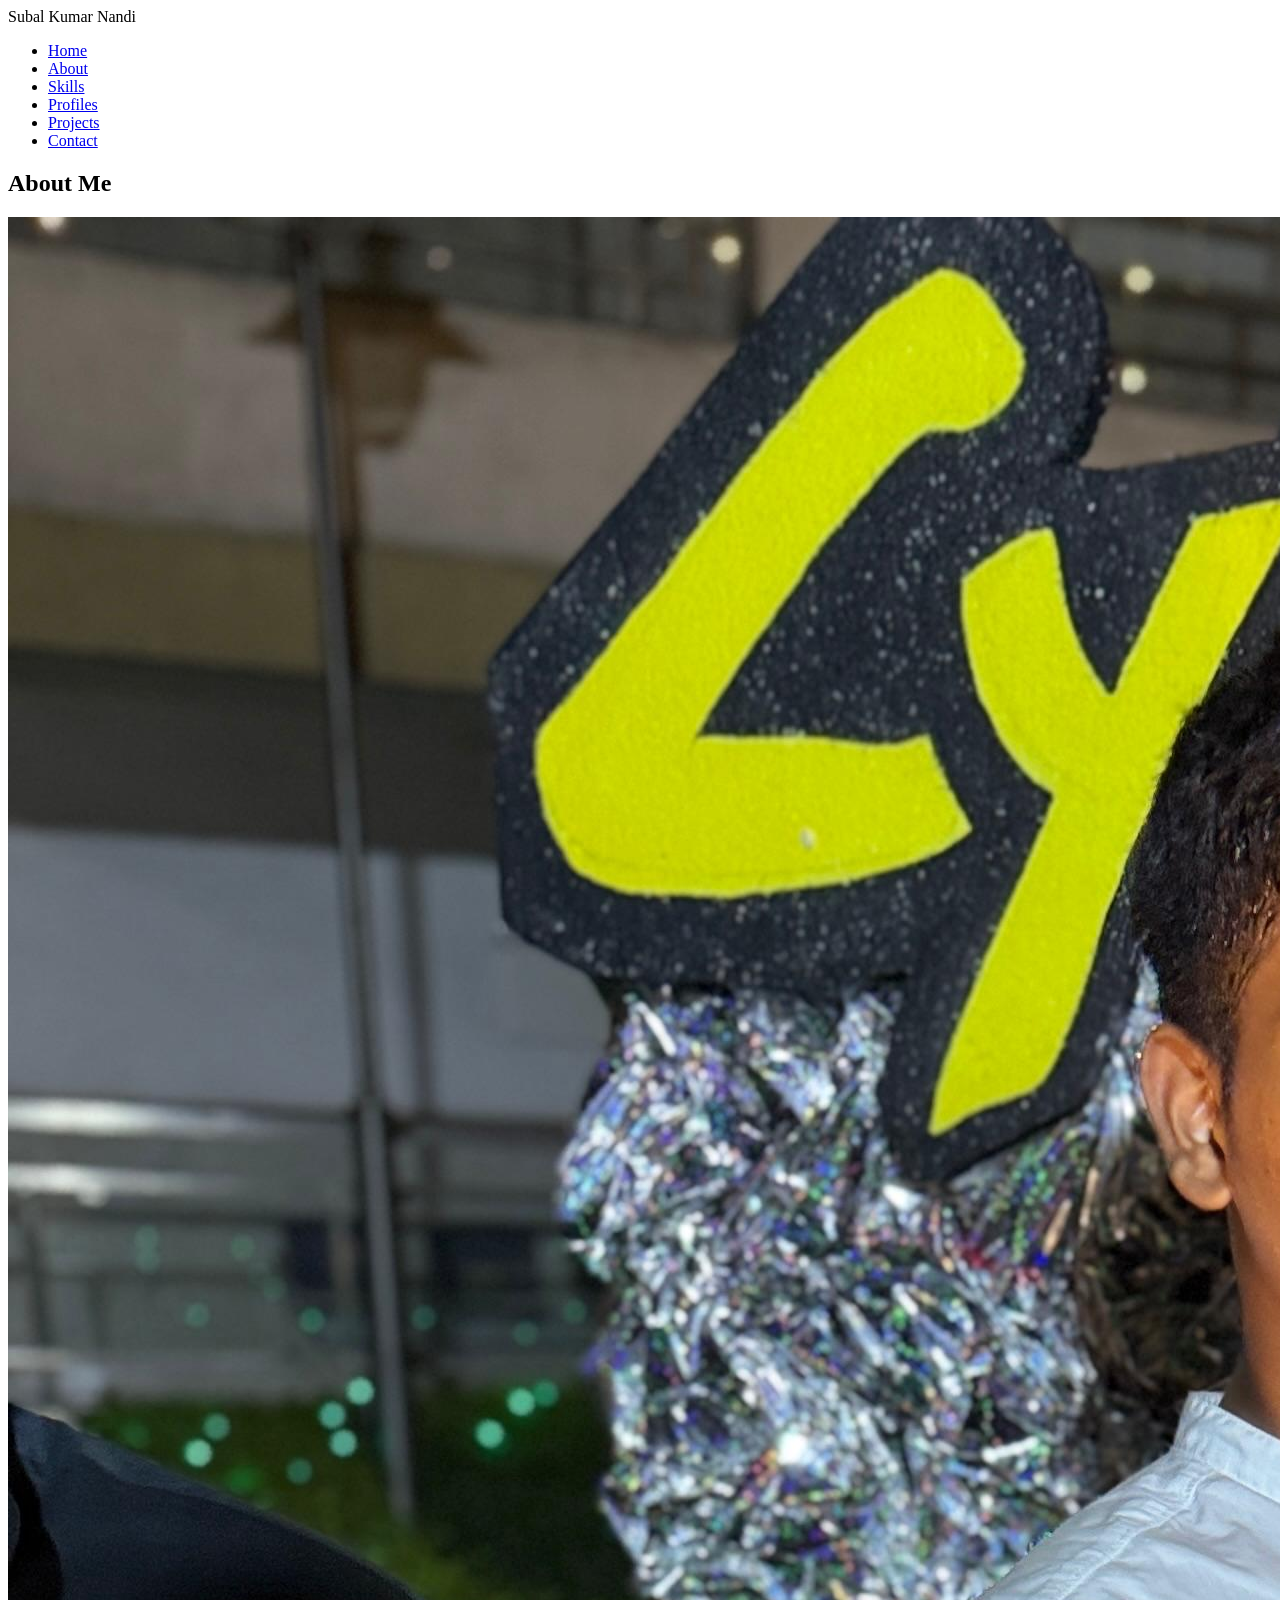
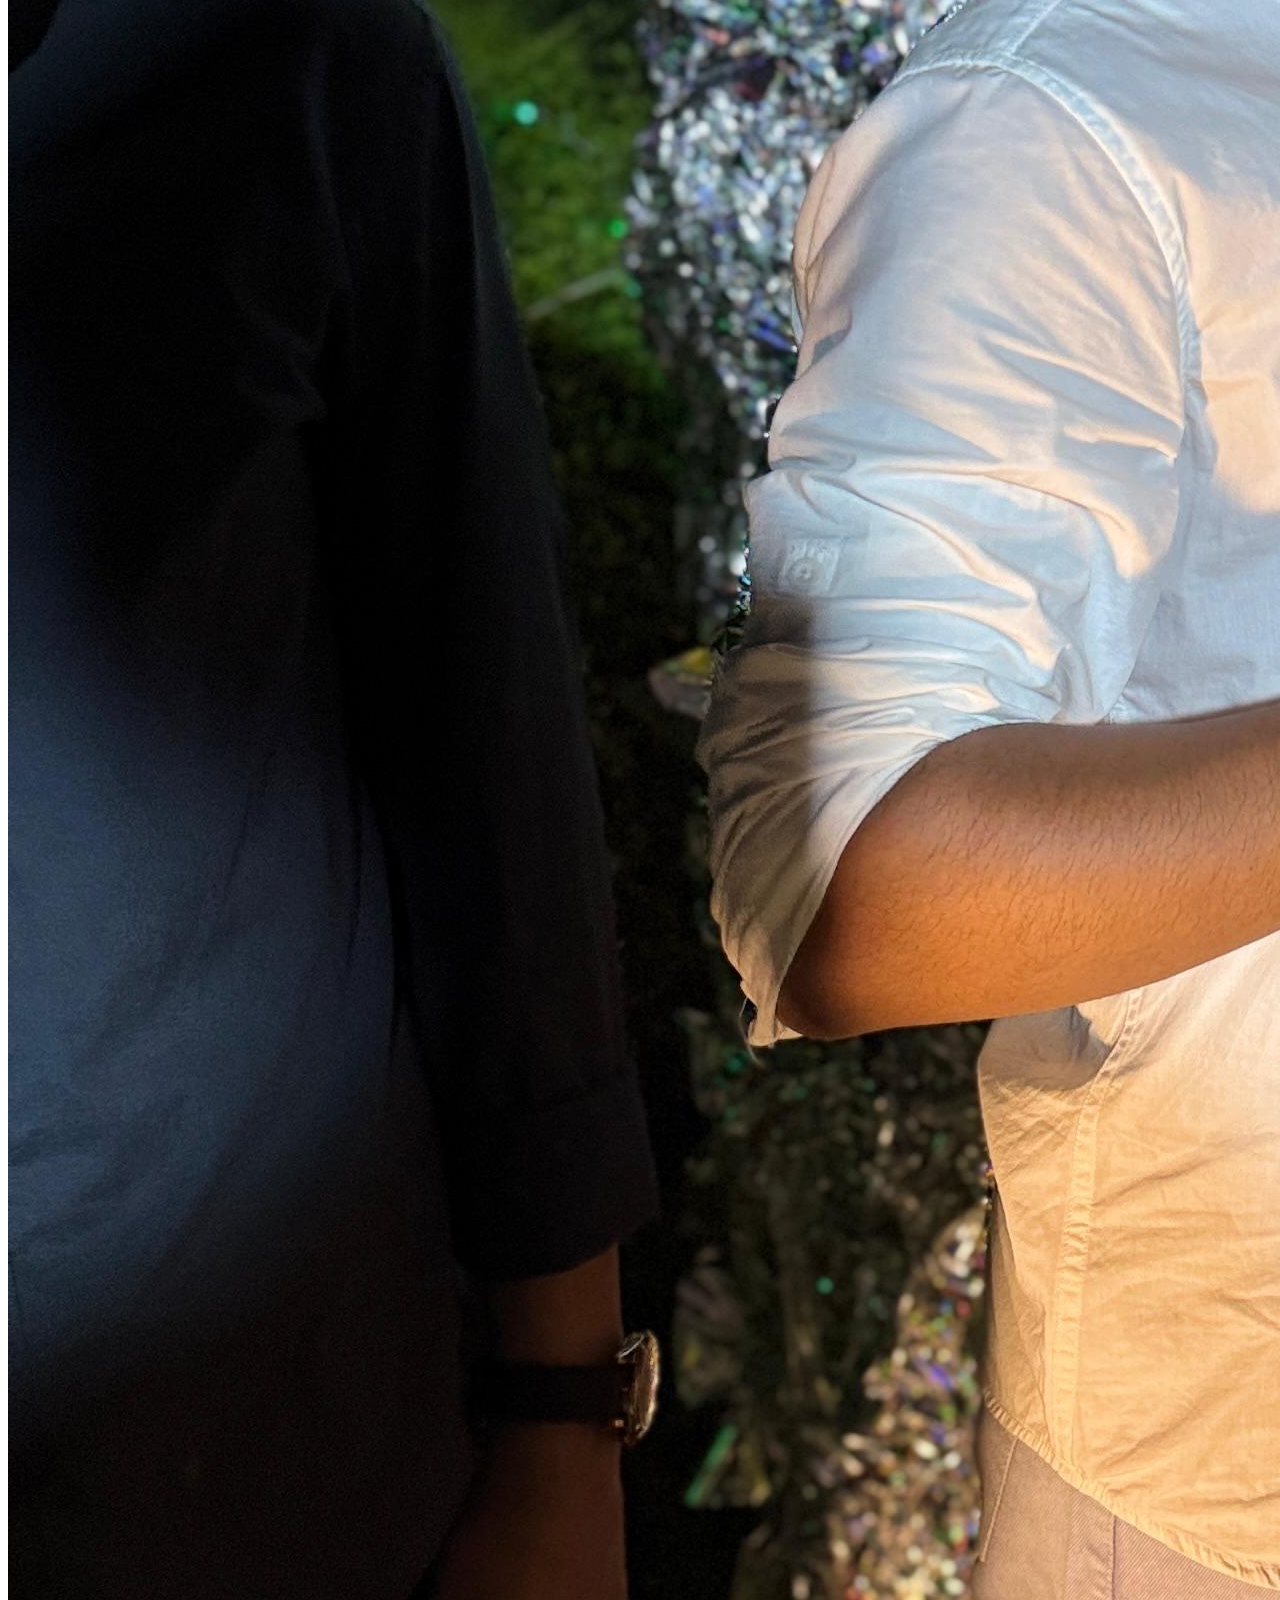
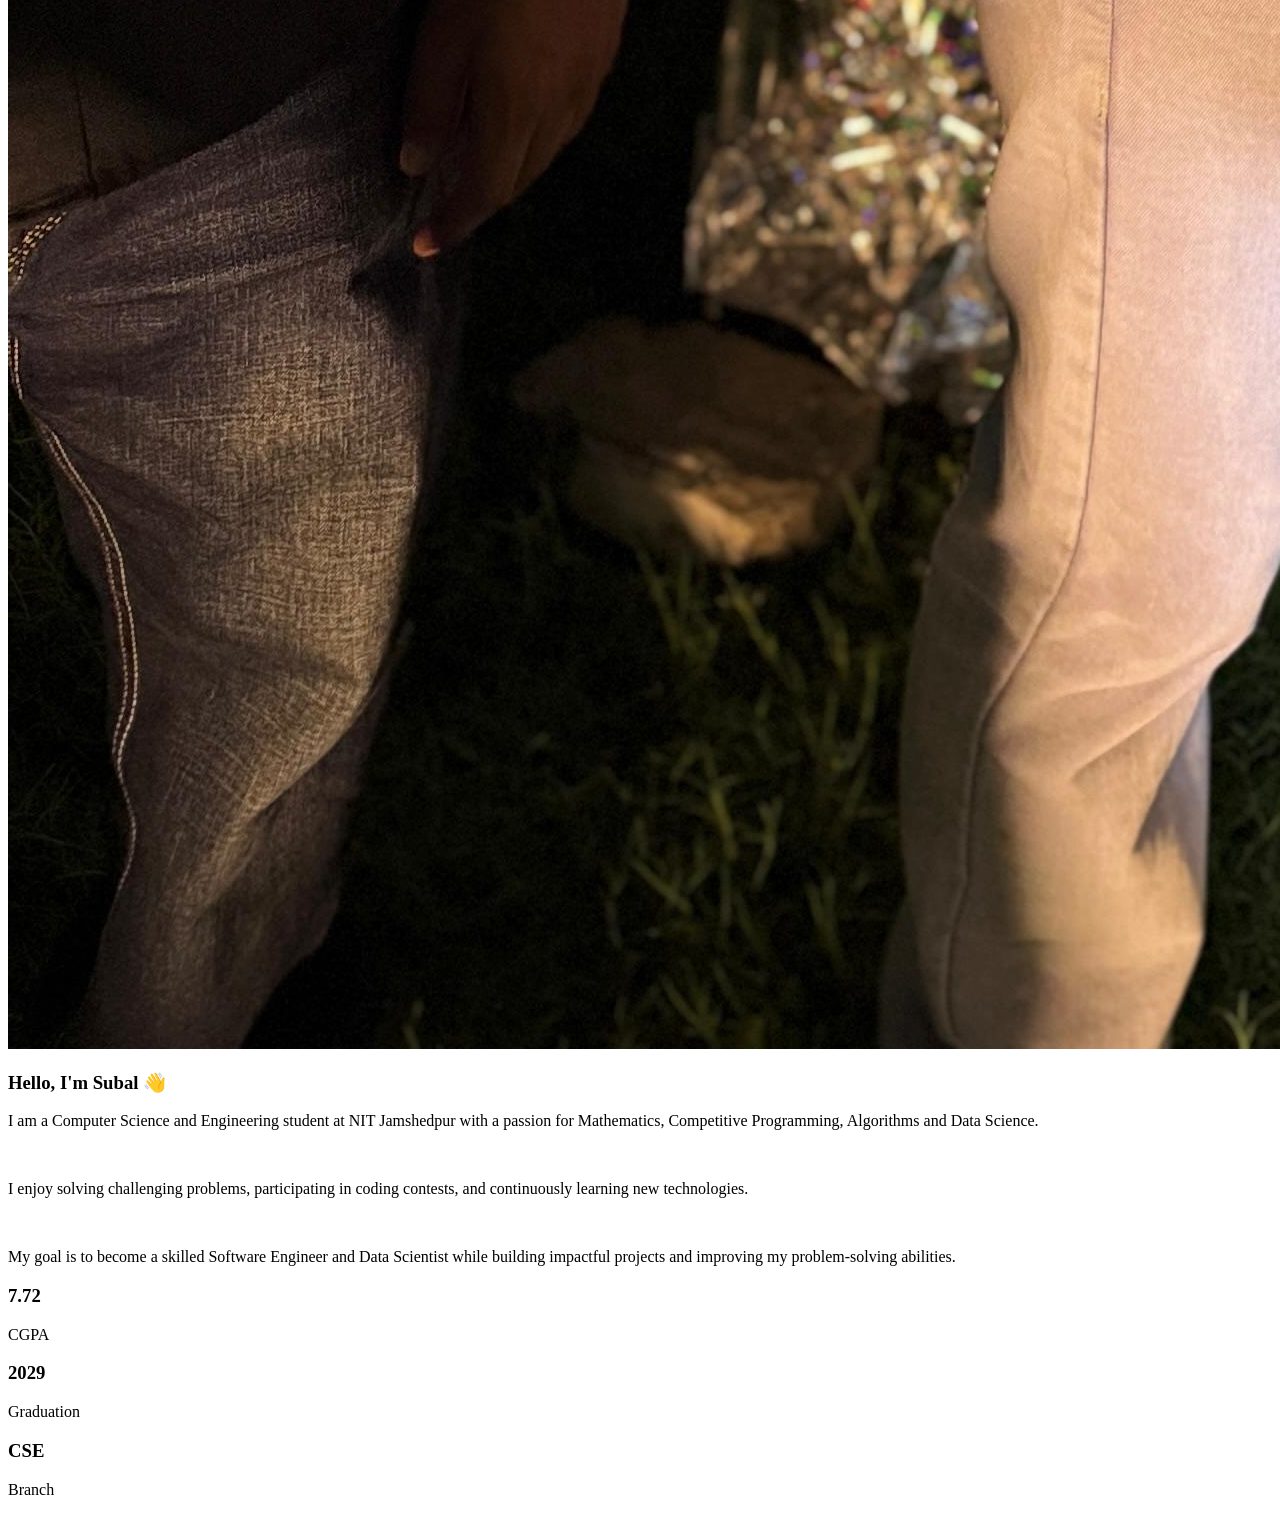
==== about.html @ 34d1048f "Add files via upload" ====
<!DOCTYPE html>
<html>

<head>
    <title>About</title>
    <link rel="stylesheet" href="style.css">
</head>

<body>

    <!-- Navbar -->

    <nav>
        <div class="logo">Subal Kumar Nandi</div>

        <ul>
            <li><a href="index.html">Home</a></li>
            <li><a href="about.html">About</a></li>
            <li><a href="skills.html">Skills</a></li>
            <li><a href="profiles.html">Profiles</a></li>
            <li><a href="projects.html">Projects</a></li>
            <li><a href="contact.html">Contact</a></li>
        </ul>
    </nav>

    <!-- About Section -->

    <section class="page">

        <div class="container">

            <h2 class="section-title">
                About Me
            </h2>

            <div class="about-container">

                <!-- Left Side Photo -->

                <div class="profile-image-card">

                    <img src="assets/profile.jpeg"alt="Subal Kumar Nandi">

                </div>

                <!-- Right Side Content -->

                <div class="about-content">

                    <div class="about-card">

                        <h3>Hello, I'm Subal 👋</h3>

                        <p>
                            I am a Computer Science and Engineering
                            student at NIT Jamshedpur with a passion
                            for Mathematics, Competitive Programming,
                            Algorithms and Data Science.
                        </p>

                        <br>

                        <p>
                            I enjoy solving challenging problems,
                            participating in coding contests,
                            and continuously learning new technologies.
                        </p>

                        <br>

                        <p>
                            My goal is to become a skilled Software
                            Engineer and Data Scientist while building
                            impactful projects and improving my
                            problem-solving abilities.
                        </p>

                    </div>

                    <!-- Stats -->

                    <div class="about-stats">

                        <div class="stat-box">
                            <h3>7.72</h3>
                            <p>CGPA</p>
                        </div>

                        <div class="stat-box">
                            <h3>2029</h3>
                            <p>Graduation</p>
                        </div>

                        <div class="stat-box">
                            <h3>CSE</h3>
                            <p>Branch</p>
                        </div>

                    </div>

                </div>

            </div>

        </div>

    </section>

    <script src="script.js"></script>

</body>

</html>
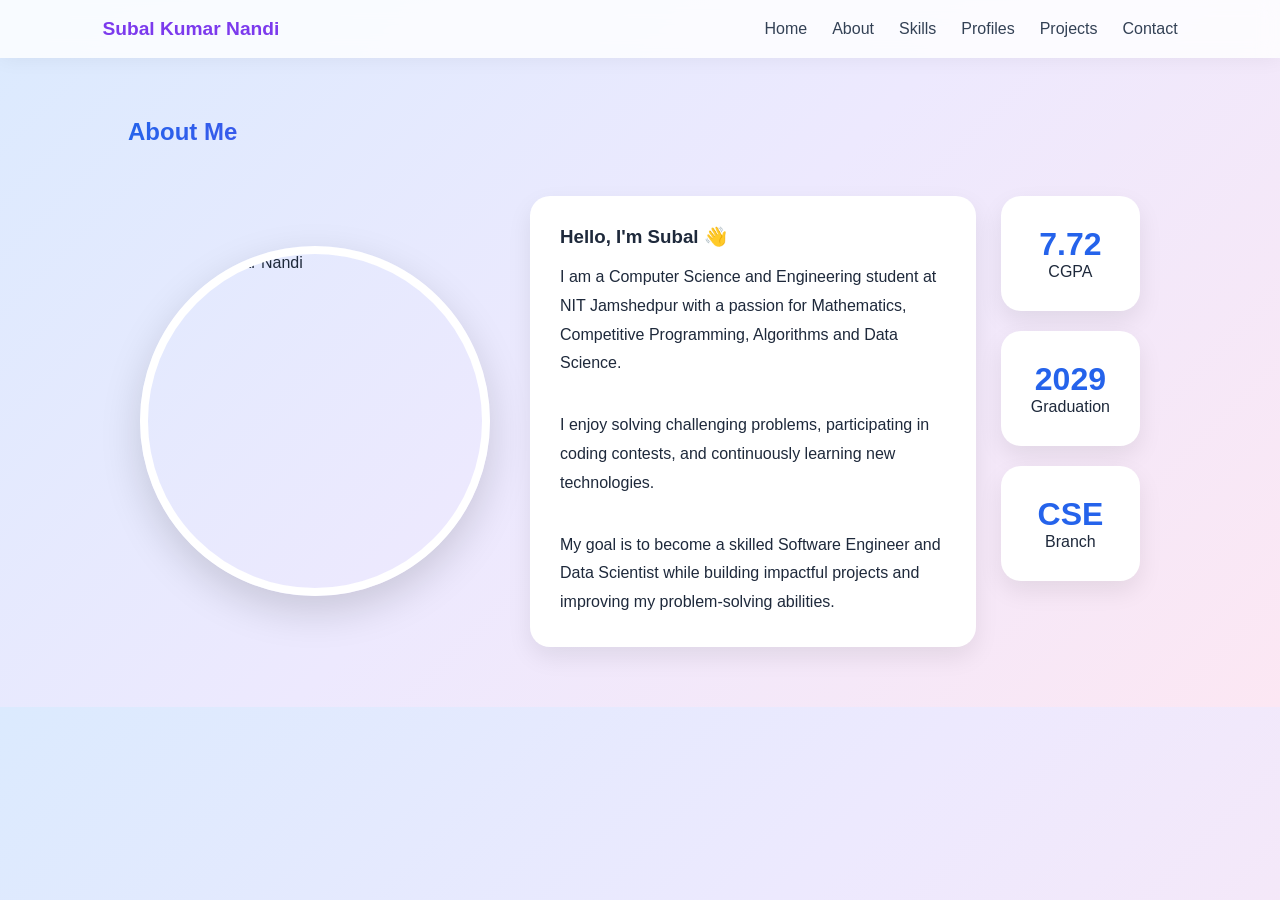
==== commit 018958be: "Fix profile image and clean up HTML Updated profile image and corrected HTML structure." ====
--- a/about.html
+++ b/about.html
@@ -39,7 +39,7 @@
 
                 <div class="profile-image-card">
 
-                    <img src="assets/profile.jpeg"alt="Subal Kumar Nandi">
+                    <img src="assets/profile.png" alt="Subal Kumar Nandi">
 
                 </div>
 
@@ -110,4 +110,4 @@
 
 </body>
 
-</html>+</html>
--- a/style.css
+++ b/style.css
@@ -0,0 +1,331 @@
+/* ========= GLOBAL ========= */
+
+*{
+    margin:0;
+    padding:0;
+    box-sizing:border-box;
+    font-family:'Inter',sans-serif;
+}
+
+html{
+    scroll-behavior:smooth;
+}
+
+body{
+    background:linear-gradient(
+        135deg,
+        #dbeafe,
+        #ede9fe,
+        #fce7f3
+    );
+    color:#1e293b;
+}
+
+/* ========= NAVBAR ========= */
+
+nav{
+    position:sticky;
+    top:0;
+    z-index:1000;
+
+    display:flex;
+    justify-content:space-between;
+    align-items:center;
+
+    padding:18px 8%;
+
+    background:rgba(255,255,255,0.8);
+    backdrop-filter:blur(10px);
+    box-shadow:0 2px 20px rgba(0,0,0,.05);
+}
+
+.logo{
+    font-size:1.2rem;
+    font-weight:700;
+    color:#7c3aed;
+}
+
+nav ul{
+    list-style:none;
+    display:flex;
+    gap:25px;
+}
+
+nav a{
+    text-decoration:none;
+    color:#334155;
+    font-weight:500;
+    transition:.3s;
+}
+
+nav a:hover{
+    color:#2563eb;
+}
+
+/* ========= PAGE ========= */
+
+.page{
+    min-height:auto;
+    padding:80px 10%;
+    display:flex;
+    align-items:center;
+    justify-content:center;
+    padding:60px 10%;
+}
+
+.container{
+    width:100%;
+    max-width:1100px;
+}
+
+/* =========================================
+   ABOUT PAGE DESIGN
+========================================= */
+
+.about-container{
+    max-width:1000px;
+    margin:auto;
+
+    display:grid;
+    grid-template-columns:2fr 1fr;
+    gap:30px;
+
+    align-items:start;
+}
+
+.about-card,
+.stat-box{
+    background:white;
+    padding:30px;
+    border-radius:20px;
+    box-shadow:0 10px 25px rgba(0,0,0,.08);
+}
+
+.about-card p{
+    margin-top:15px;
+    line-height:1.8;
+}
+
+.about-stats{
+    display:flex;
+    flex-direction:column;
+    gap:20px;
+}
+
+.stat-box{
+    text-align:center;
+}
+
+.stat-box h3{
+    font-size:2rem;
+    color:#2563eb;
+}
+
+/* =========================================
+   PROFILE IMAGE
+========================================= */
+
+.profile-image-card{
+    display:flex;
+    justify-content:center;
+    align-items:center;
+}
+
+.profile-image-card img{
+    width:350px;
+    height:350px;
+
+    object-fit:cover;
+
+    border-radius:50%;
+
+    border:8px solid white;
+
+    box-shadow:0 15px 40px rgba(0,0,0,.15);
+
+    transition:.3s;
+}
+
+.profile-image-card img:hover{
+    transform:scale(1.03);
+}
+
+/* =========================================
+   ABOUT LAYOUT
+========================================= */
+
+.about-container{
+    display:grid;
+    grid-template-columns:1fr 2fr;
+    gap:40px;
+    align-items:center;
+}
+
+.about-content{
+    display:flex;
+    gap:25px;
+}
+
+/* =========================================
+   CONTACT PAGE DESIGN
+========================================= */
+
+.contact-grid{
+    display:grid;
+    grid-template-columns:repeat(auto-fit,minmax(250px,1fr));
+    gap:25px;
+}
+
+.contact-card{
+    background:white;
+    padding:30px;
+    border-radius:20px;
+    text-align:center;
+    box-shadow:0 10px 25px rgba(0,0,0,.08);
+    transition:.3s;
+}
+
+.contact-card:hover{
+    transform:translateY(-5px);
+}
+
+.contact-card h3{
+    margin-bottom:15px;
+    color:#2563eb;
+}
+/* ========= CARD ========= */
+
+.card{
+    background:rgba(255,255,255,0.75);
+    backdrop-filter:blur(12px);
+    border:1px solid rgba(255,255,255,0.4);
+    border-radius:20px;
+    padding:35px;
+    box-shadow:0 10px 30px rgba(0,0,0,.08);
+    transition:.3s;
+}
+
+.card:hover,
+.box:hover{
+    transform:translateY(-8px);
+    box-shadow:
+        0 15px 35px rgba(124,58,237,.25);
+}
+.section-title{
+    margin-bottom: 50px;
+}
+
+.grid{
+    margin-top: 20px;
+}
+
+/* ========= HERO ========= */
+
+.hero{
+    text-align:center;
+}
+
+.hero h1{
+    font-size:4rem;
+    margin-bottom:15px;
+}
+
+.hero h2{
+    color:#2563eb;
+    margin-bottom:20px;
+}
+
+.hero p{
+    max-width:700px;
+    margin:auto;
+    line-height:1.7;
+}
+
+.btn{
+    display:inline-block;
+    margin-top:25px;
+    padding:12px 25px;
+    background:linear-gradient(
+        135deg,
+        #7c3aed,
+        #2563eb
+    );
+    color:white;
+    text-decoration:none;
+    border-radius:10px;
+}
+
+/* ========= GRID ========= */
+
+.grid{
+    display:grid;
+    grid-template-columns:repeat(auto-fit,minmax(250px,1fr));
+    gap:20px;
+}
+
+.box{
+    background:white;
+    padding:25px;
+    border-radius:15px;
+    box-shadow:0 10px 25px rgba(0,0,0,.05);
+}
+
+/* ========= TITLES ========= */
+
+.section-title{
+    background:linear-gradient(
+        90deg,
+        #2563eb,
+        #7c3aed,
+        #ec4899
+    );
+
+    -webkit-background-clip:text;
+    color:transparent;
+}
+
+/* ========= ANIMATION ========= */
+
+.fade{
+    opacity:0;
+    transform:translateY(30px);
+    transition:1s;
+}
+
+.fade.show{
+    opacity:1;
+    transform:translateY(0);
+}
+
+/* ========= FOOTER ========= */
+
+footer{
+    text-align:center;
+    padding:30px;
+    background:white;
+    margin-top:50px;
+}
+
+/* ========= MOBILE ========= */
+
+@media(max-width:768px){
+
+.hero h1{
+    font-size:4rem;
+
+    background:linear-gradient(
+        90deg,
+        #2563eb,
+        #7c3aed
+    );
+
+    -webkit-background-clip:text;
+    color:transparent;
+}
+
+nav ul{
+    gap:12px;
+    flex-wrap:wrap;
+}
+
+}
